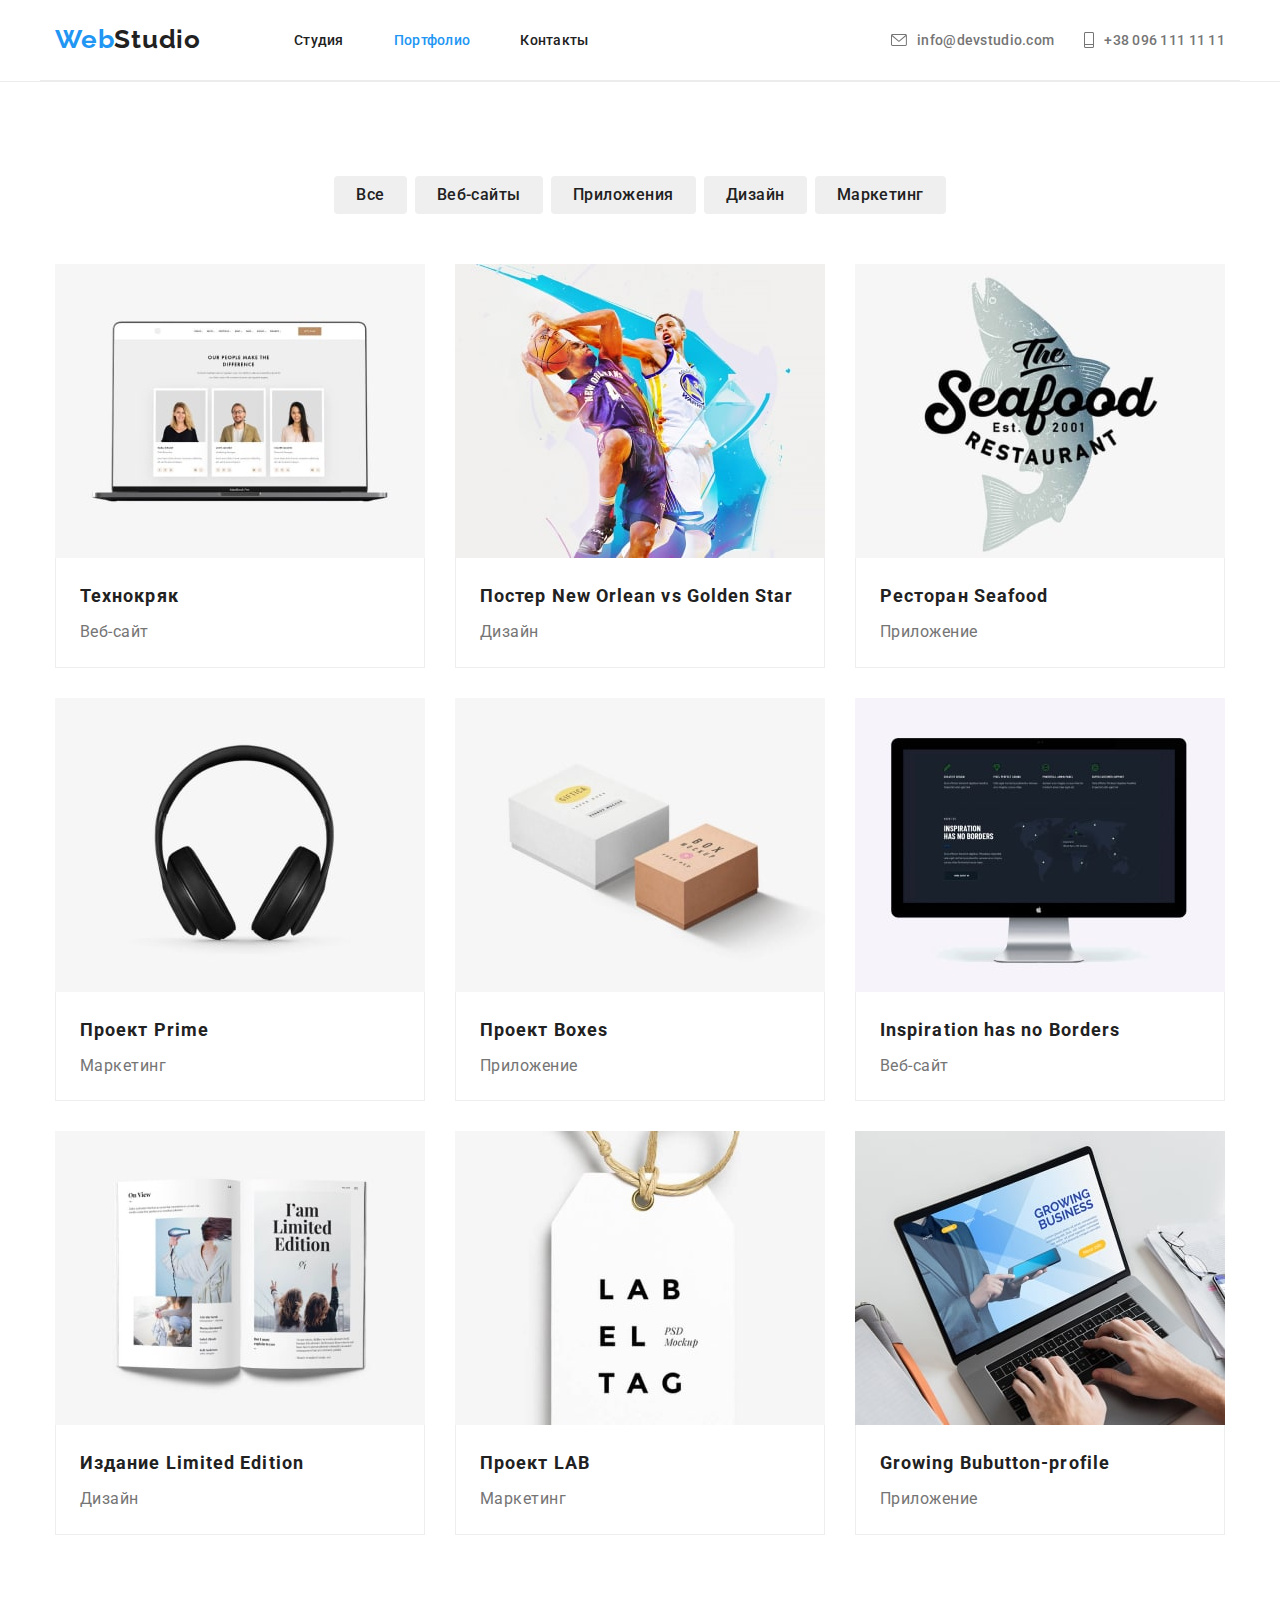
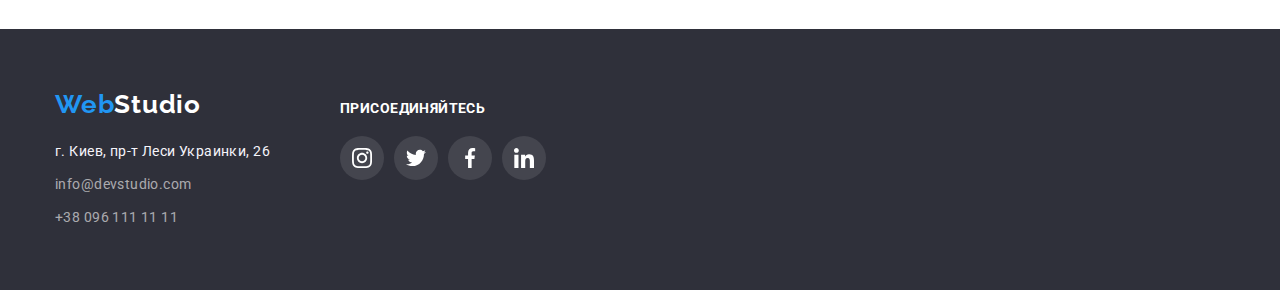
==== portfolio.html @ bf274b52 "clone HW-4" ====
<!DOCTYPE html>
<html lang="ru">
  <head>
    <meta charset="UTF-8" />
    <meta http-equiv="X-UA-Compatible" content="IE=edge" />
    <meta name="viewport" content="width=device-width, initial-scale=1.0" />
    <link rel="preconnect" href="https://fonts.googleapis.com" />
    <link rel="preconnect" href="https://fonts.gstatic.com" crossorigin />
    <link
      href="https://fonts.googleapis.com/css2?family=Raleway:wght@700&family=Roboto:wght@400;500;700;900&display=swap"
      rel="stylesheet"
    />
    <link
      rel="stylesheet"
      href="https://cdnjs.cloudflare.com/ajax/libs/modern-normalize/1.1.0/modern-normalize.min.css"
    />
    <link rel="stylesheet" href="./css/styles.css" />

    <title>WebStudio</title>
  </head>

  <body class="page">
    <!-- Шапка -->

    <header class="hat">
      <div class="container hat">
        <nav class="nav-index">
          <a class="logo" lang="en" href="./index.html">
            <span class="logo-accent">Web</span>Studio</a
          >
          <ul class="contacto">
            <li>
              <a href="./index.html" class="link">Студия</a>
            </li>
            <li>
              <a href="./portfolio.html" class="link current">Портфолио</a>
            </li>
            <li><a href="" class="link">Контакты</a></li>
          </ul>
        </nav>
        <ul class="headder-contact">
          <li class="headder-contact-list">
            <a class="contacts" href="mailto:info@devstudio.com">
              <svg class="contacts-icon" width="16" height="12">
                <use href="./img/icon/icons.svg#icon-mail"></use>
              </svg>
              info@devstudio.com</a
            >
          </li>
          <li class="headder-contact-list">
            <a class="contacts" href="tel:+380961111111">
              <svg class="contacts-icon" width="10" height="16">
                <use href="./img/icon/icons.svg#icon-tel"></use>
              </svg>
              +38 096 111 11 11</a
            >
          </li>
        </ul>
      </div>
    </header>

    <!-- Навигация -->
    <main>
      <section class="section-portfolio">
        <div class="container">
          <ul class="site-nav list-portfolio">
            <li class="list-button">
              <button type="button" class="btn-profile">Все</button>
            </li>
            <li class="list-button">
              <button type="button" class="btn-profile">Веб-сайты</button>
            </li>
            <li class="list-button">
              <button type="button" class="btn-profile">Приложения</button>
            </li>
            <li class="list-button">
              <button type="button" class="btn-profile">Дизайн</button>
            </li>
            <li class="list-button">
              <button type="button" class="btn-profile">Маркетинг</button>
            </li>
          </ul>

          <!-- Содержание -->

          <ul class="site-nav list-images">
            <li class="list-portfolio-img">
              <a href="" class="card-portfolio">
                <img
                  class="imagep"
                  src="./img/portfoliou/portfolio1.jpg"
                  width="370"
                  height="294"
                  alt="Laptop"
                />
                <div class="portfolio-text">
                  <h3 class="potfolioh3">Технокряк</h3>
                  <p class="textportfolio">Веб-сайт</p>
                </div>
              </a>
            </li>

            <li class="list-portfolio-img">
              <a href="" class="card-portfolio">
                <img
                  class="imagep"
                  src="./img/portfoliou/portfolio2.jpg"
                  width="370"
                  height="294"
                  alt="Basketboll"
                />
                <div class="portfolio-text">
                  <h3 class="potfolioh3">Постер New Orlean vs Golden Star</h3>
                  <p class="textportfolio">Дизайн</p>
                </div>
              </a>
            </li>

            <li class="list-portfolio-img">
              <a href="" class="card-portfolio">
                <img
                  class="imagep"
                  src="./img/portfoliou/portfolio3.jpg"
                  width="370"
                  height="294"
                  alt="Seafood"
                />
                <div class="portfolio-text">
                  <h3 class="potfolioh3">Ресторан Seafood</h3>
                  <p class="textportfolio">Приложение</p>
                </div>
              </a>
            </li>

            <li class="list-portfolio-img">
              <a href="" class="card-portfolio">
                <img
                  class="imagep"
                  src="./img/portfoliou/portfolio4.jpg"
                  width="370"
                  height="294"
                  alt="Headphones"
                />
                <div class="portfolio-text">
                  <h3 class="potfolioh3">Проект Prime</h3>
                  <p class="textportfolio">Маркетинг</p>
                </div>
              </a>
            </li>

            <li class="list-portfolio-img">
              <a href="" class="card-portfolio">
                <img
                  class="imagep"
                  src="./img/portfoliou/portfolio5.jpg"
                  width="370"
                  height="294"
                  alt="Boxes"
                />
                <div class="portfolio-text">
                  <h3 class="potfolioh3">Проект Boxes</h3>
                  <p class="textportfolio">Приложение</p>
                </div>
              </a>
            </li>

            <li class="list-portfolio-img">
              <a href="" class="card-portfolio">
                <img
                  class="imagep"
                  src="./img/portfoliou/portfolio6.jpg"
                  width="370"
                  height="294"
                  alt="Mac"
                />
                <div class="portfolio-text">
                  <h3 class="potfolioh3">Inspiration has no Borders</h3>
                  <p class="textportfolio">Веб-сайт</p>
                </div>
              </a>
            </li>

            <li class="list-portfolio-img">
              <a href="" class="card-portfolio">
                <img
                  class="imagep"
                  src="./img/portfoliou/portfolio7.jpg"
                  width="370"
                  height="294"
                  alt="Magazine"
                />
                <div class="portfolio-text">
                  <h3 class="potfolioh3">Издание Limited Edition</h3>
                  <p class="textportfolio">Дизайн</p>
                </div>
              </a>
            </li>

            <li class="list-portfolio-img">
              <a href="" class="card-portfolio">
                <img
                  class="imagep"
                  src="./img/portfoliou/portfolio8.jpg"
                  width="370"
                  height="294"
                  alt="Tag"
                />
                <div class="portfolio-text">
                  <h3 class="potfolioh3">Проект LAB</h3>
                  <p class="textportfolio">Маркетинг</p>
                </div>
              </a>
            </li>

            <li class="list-portfolio-img">
              <a href="" class="card-portfolio">
                <img
                  class="imagep"
                  src="./img/portfoliou/portfolio9.jpg"
                  width="370"
                  height="294"
                  alt="Laptop2"
                />
                <div class="portfolio-text">
                  <h3 class="potfolioh3">Growing Bubutton-profile</h3>
                  <p class="textportfolio">Приложение</p>
                </div>
              </a>
            </li>
          </ul>
        </div>
      </section>
    </main>

    <!-- Подвал -->
    <footer class="footer-color">
      <div class="container footer">
        <div class="footer-left">
          <a class="logo-footer" lang="en" href="./index.html"
            ><span class="logo-accent">Web</span>Studio</a
          >
          <ul class="info-footer">
            <li>
              <a
                href="https://goo.gl/maps/hR7ppiLwR83ToFRW7"
                target="_blank"
                class="contactsfot map"
                rel="noopener nofollow noreferrer"
                >г. Киев, пр-т Леси Украинки, 26</a
              >
            </li>
            <li>
              <a class="contactsfot mail" href="mailto:info@devstudio.com"
                >info@devstudio.com</a
              >
            </li>
            <li>
              <a class="contactsfot tel" href="tel:+380961111111"
                >+38 096 111 11 11</a
              >
            </li>
          </ul>
        </div>

        <div class="footer-right">
          <p class="footer-join">ПРИСОЕДИНЯЙТЕСЬ</p>

          <ul class="master-soc-list-footer list">
            <li class="masters-soc-item-footer">
              <a href="" class="master-soc-link-footer">
                <svg class="masters-soc-icon-footer" width="20" height="20">
                  <use href="./img/icon/icons.svg#icon-instagram"></use>
                </svg>
              </a>
            </li>
            <li class="masters-soc-item-footer">
              <a href="" class="master-soc-link-footer">
                <svg class="masters-soc-icon-footer" width="20" height="20">
                  <use href="./img/icon/icons.svg#icon-twitter"></use>
                </svg>
              </a>
            </li>
            <li class="masters-soc-item-footer">
              <a href="" class="master-soc-link-footer">
                <svg class="masters-soc-icon-footer" width="20" height="20">
                  <use href="./img/icon/icons.svg#icon-facebook"></use>
                </svg>
              </a>
            </li>
            <li class="masters-soc-item-footer">
              <a href="" class="master-soc-link-footer">
                <svg class="masters-soc-icon-footer" width="20" height="20">
                  <use href="./img/icon/icons.svg#icon-linkedin"></use>
                </svg>
              </a>
            </li>
          </ul>
        </div>
      </div>
    </footer>
  </body>
</html>
---- css/styles.css ----
/* ----------ОБЩИЙ---------- */

img {
  display: block;
  width: 100%;
  height: auto;
}

.list {
  list-style: none;
}

.page {
  font-family: "Roboto", sans-serif;
  background-color: #ffffff;
  margin-left: auto;
  margin-right: auto;
  font-size: 14px;
  letter-spacing: 0.3em;
}

html {
  box-sizing: border-box;
}

* {
  margin: 0;
  padding: 0;
  box-sizing: border-box;
}

:root {
  --primary-text-color: #212121;
  --secondary-text-color: #757575;
  --accent-text-color: #2196f3;
  --secondary-backgroud-color: #f5f4fa;
  --primary-background-color: #e5e5e5;
  --head-background-color: #2f303a;
}

p,
h1,
h2,
h3,
h4,
h5,
h6 {
  margin: 0;
}

ul,
ol {
  margin: 0;
  padding-left: 0;
}

button {
  cursor: pointer;
}

.container {
  width: 1200px;
  margin: 0 auto;
  padding-left: 15px;
  padding-right: 15px;
  /* outline: solid red; */
}
/* ----------ШАПКА----------*/

.logo {
  margin-right: 93px;
}

.container.hat {
  display: flex;
  align-items: center;
}

.hat {
  border-bottom: 1px solid #ececec;
}

.container.hat,
.container.hat-portfolio {
  display: flex;
  align-items: center;
}

.nav-potfolio,
.nav-index {
  display: flex;
  align-items: center;
}

.logo {
  color: var(--primary-text-color);
  font-family: "Raleway", sans-serif;
  font-weight: 700;
  font-size: 26px;
  line-height: 1.2;
  letter-spacing: 0.03em;
}

.contacto .link.current {
  color: var(--accent-text-color);
}

.logo-accent {
  color: var(--accent-text-color);
}

.contacto,
.logo {
  display: flex;
  align-items: center;
  margin-bottom: 0px;
  list-style: none;
}

.headder-contact {
  display: flex;
  list-style: none;
  margin-left: auto;
  justify-content: center;
  align-items: center;
}

.text {
  color: var(--secondary-text-color);
  font-weight: 400;
  font-size: 14px;
  line-height: 1.7;
  letter-spacing: 0.03em;
}

.site-nav {
  color: var(--secondary-text-color);
}

.link:hover,
.link:focus {
  color: var(--accent-text-color);
}

.link {
  margin-right: 50px;
  font-weight: 500;
  font-size: 14px;
  line-height: 1.1;
  letter-spacing: 0.02em;
  color: var(--primary-text-color);
}

.section {
  padding-top: 94px;
  padding-bottom: 94px;
}

.contacts-icon {
  fill: #757575;
  margin-right: 10px;
}

.contacts {
  display: flex;
  align-items: center;
  text-decoration: none;
  font-family: "Roboto";
  font-style: normal;
  font-weight: 500;
  font-size: 14px;
  line-height: 16px;
  letter-spacing: 0.02em;
  color: #757575;
}

.contacts:hover .contacts-icon,
.contacts:focus .contacts-icon {
  fill: #2196f3;
}

.contacts:hover,
.contacts:focus {
  color: #2196f3;
}

.headder-contact-list:nth-last-child(2) {
  margin-right: 30px;
}

/* ----------ГЕРОЙ---------- */

.section.section-hero {
  padding-bottom: 200px;
  padding-top: 200px;
  background-color: var(--head-background-color);
  background-image: linear-gradient(
      rgba(47, 48, 58, 0.4),
      rgba(47, 48, 58, 0.4)
    ),
    url(../img/index/hero-bg.jpg);
  background-repeat: no-repeat;
  background-position: center;
  background-size: cover;
  max-width: 1600px;
  margin: 0 auto;
}

.section-title {
  color: var(--primary-text-color);
  font-weight: 700;
  font-size: 14px;
  line-height: 1.1;
  text-align: center;
  letter-spacing: 0.03em;
  text-transform: uppercase;
  margin-bottom: 10px;
  text-align: left;
}

.hero-title {
  color: var(--secondary-backgroud-color);
  font-weight: 900;
  font-size: 44px;
  line-height: 1.36;
  text-align: center;
  letter-spacing: 0.06em;
  text-transform: uppercase;
  width: 696px;
  margin: 0 auto;
  margin-bottom: 30px;
}

.btn-index {
  display: block;
  font-weight: 700;
  font-size: 16px;
  line-height: 1.8;
  color: var(--secondary-backgroud-color);
  background: var(--accent-text-color);
  box-shadow: 0px 4px 4px rgba(0, 0, 0, 0.15);
  border-radius: 4px;
  font-family: "Roboto", sans-serif;
  padding: 10px 32px;
  border: transparent;
  text-align: center;
  margin-left: auto;
  margin-right: auto;
}

.text {
  font-weight: 400;
  font-size: 14px;
  line-height: 1.7;
  letter-spacing: 0.03em;
  text-align: left;
}

.subject {
  font-weight: 700;
  font-size: 36px;
  line-height: 1.2;
  text-align: center;
  letter-spacing: 0.03em;
  margin-bottom: 50px;
}

/* ----------ПРЕИМУЩЕСТВА----------*/

.site-nav.list {
  display: flex;
}

.about-work + .about-work {
  margin-left: 30px;
}

.text {
  max-width: 270px;
  height: 75px;
}

.section {
  padding-top: 94px;
  padding-bottom: 94px;
}

.advantages {
  list-style: none;
  display: flex;
  gap: 30px;
  justify-content: center;
  align-items: center;
  margin-bottom: 30px;
}

.advantages-list {
  display: flex;
  justify-content: center;
  width: 270px;
  height: 120px;
  background: #f5f4fa;
  border-radius: 4px;
  margin-bottom: 30px;
}

.advantages-list-link {
  display: flex;
  justify-content: center;
  align-items: center;
}

.wwd-text {
  position: absolute;
  display: flex;
  justify-content: center;
  align-items: center;
  width: 370px;
  height: 70px;
  font-weight: 700;
  font-size: 14px;
  line-height: 1.1;
  text-align: center;
  letter-spacing: 0.03em;
  text-transform: uppercase;

  color: #ffffff;
  background: rgba(47, 48, 58, 0.8);
}

.list-wwd {
  position: relative;
  display: flex;
  align-items: flex-end;
}

/* ----------ЗАНЯТИЯ----------*/

.site-nav.work {
  display: flex;
  list-style: none;
}

.list-wwd + .list-wwd {
  margin-left: 30px;
}

.it-wwd {
  display: block;
  max-height: 100%;
  height: auto;
}

.section-wwd {
  padding-top: 0px;
}

/* ----------КОМАНДА---------- */

.sectionteam {
  background-color: var(--secondary-backgroud-color);
  padding-top: 94px;
  padding-bottom: 94px;
}

.htwotitle {
  font-weight: 700;
  font-size: 36px;
  line-height: 1.2;
  text-align: center;
  letter-spacing: 0.03em;
  color: var(--primary-text-color);
}

.ourteam {
  font-weight: 500;
  font-size: 16px;
  line-height: 1.2;
  letter-spacing: 0.03em;
  color: var(--primary-text-color);
  margin-bottom: 10px;
}

.textteam {
  font-size: 16px;
  line-height: 1.1;
  letter-spacing: 0.03em;
  color: var(--secondary-text-color);
  margin-bottom: 30px;
  margin-bottom: 16px;
}

.htwotitle.team-img {
  margin-bottom: 50px;
}

.command-list {
  display: flex;
  list-style: none;
}

.list-team + .list-team {
  margin-left: 30px;
}

.list-team {
  box-shadow: 0px 1px 3px rgba(0, 0, 0, 0.12), 0px 1px 1px rgba(0, 0, 0, 0.14),
    0px 2px 1px rgba(0, 0, 0, 0.2);
  border-radius: 0px 0px 4px 4px;
  text-align: center;
  background-color: #ffffff;
}

.imageteam {
  margin-bottom: 30px;
}

.master-soc-list {
  margin-bottom: 30px;
  display: flex;
  justify-content: center;
}

.masters-soc-item {
  width: 44px;
  height: 44px;
  margin-right: 10px;
}

.master-soc-item:last-child {
  margin-right: 0;
}

.master-soc-link {
  width: 100%;
  height: 100%;
  background-color: #ffffff;
  border-radius: 50%;
  display: flex;
  align-items: center;
  justify-content: center;
}

.master-soc-link:hover,
.master-soc-link:focus {
  background-color: #2196f3;
}

.master-soc-link:hover .masters-soc-icon,
.master-soc-link:focus .masters-soc-icon {
  fill: #ffffff;
}

.masters-soc-icon {
  fill: #afb1b8;
}

/* Постоянные клиенты */

.permanent-clients {
  padding-top: 94px;
  padding-bottom: 94px;
}

.permanent-clients-h2 {
  margin-bottom: 42px;
}

.permanent-clients-list {
  display: flex;
  align-items: center;
  justify-content: center;
  gap: 30px;
}

.permanent-client-item {
  width: 170px;
  height: 92px;
  list-style: none;
  border: 1px solid #afb1b8;
  border-radius: 4px;
}

.permanent-client-link {
  width: 170px;
  height: 92px;
  display: flex;
  justify-content: center;
  align-items: center;
}

.permanent-client-item:hover,
.permanent-client-item:focus {
  border: 1px solid #2196f3;
}

.permanent-client-link {
  fill: #afb1b8;
}

.permanent-client-link:hover,
.permanent-client-link:focus {
  fill: #2196f3;
}

/* ----------ПОДВАЛ----------- */

.logo,
.link {
  text-decoration: none;
}

.logo {
  padding-top: 24px;
  padding-bottom: 25px;
}

.link {
  padding-top: 32px;
  padding-bottom: 32px;
}

.contactsfot.map {
  font-size: 14px;
  line-height: 1.7;
  letter-spacing: 0.03em;
  color: var(--secondary-backgroud-color);
  font-style: normal;
}

.address.footer {
  margin-top: 20px;
}

.contactsfot {
  font-size: 14px;
  line-height: 1.7;
  letter-spacing: 0.03em;
  color: rgba(255, 255, 255, 0.6);
  text-decoration: none;
}

.contactsfot.mail {
  display: block;
  margin-top: 9px;
}

.contactsfot.tel {
  display: block;
  margin-top: 9px;
}

.contactsfot:hover,
.contactsfot:focus {
  color: var(--accent-text-color);
}

.color-footer {
  background-color: var(--head-background-color);
}

.logo-footer {
  color: var(--primary-text-color);
  font-family: "Raleway", sans-serif;
  font-weight: 700;
  font-size: 26px;
  line-height: 1.2;
  letter-spacing: 0.03em;
  text-decoration: none;
  color: #ffffff;
}

.footer-color {
  background-color: var(--head-background-color);
  padding-top: 60px;
  padding-bottom: 60px;
}

.info-footer {
  list-style: none;
  margin-top: 20px;
}

.address.footer {
  text-decoration: none;
}

.masters-soc-item {
  width: 44px;
  height: 44px;
  margin-right: 10px;
}

.master-soc-item:last-child {
  margin-right: 0;
}

.master-soc-link-footer {
  width: 100%;
  height: 100%;
  background-color: rgba(255, 255, 255, 0.1);
  border-radius: 50%;
  display: flex;
  align-items: center;
  justify-content: center;
}

.master-soc-link-footer:hover,
.master-soc-link-footer:focus {
  background-color: #2196f3;
}

.master-soc-link-footer:hover .masters-soc-icon,
.master-soc-link-footer:focus .masters-soc-icon {
  fill: #ffffff;
}

.masters-soc-icon-footer {
  fill: #ffffff;
}

.footer-join {
  font-family: "Roboto";
  font-style: normal;
  font-weight: 700;
  font-size: 14px;
  line-height: 16px;
  letter-spacing: 0.03em;
  text-transform: uppercase;
  color: #ffffff;
}

.masters-soc-item-footer {
  width: 44px;
  height: 44px;
  margin-right: 10px;
}

.footer-left {
  margin-right: 70px;
}

.footer-join {
  display: flex;
  margin-bottom: 20px;
}

.master-soc-list-footer.list {
  display: flex;
  justify-content: center;
  align-content: center;
}

.container.footer {
  display: flex;
  align-items: baseline;
}

/* ----------ШАПКА-ПОРТФОЛИО---------- */

.btn-profile {
  display: inline-block;
  font-weight: 500;
  font-size: 16px;
  line-height: 1.6;
  letter-spacing: 0.03em;
  font-family: "Roboto", sans-serif;
  color: var(--primary-text-color);
  background-color: var(--secondary -backgroud-color);
  border-radius: 4px;
  padding: 6px 22px;
  text-align: center;
  border: transparent;
  border-radius: 4px;
}

.site-nav.list-portfolio {
  list-style: none;
  display: flex;
  justify-content: center;
}

.header-portfolio {
  display: block;
  border-bottom: 1px #ececec;
}

.btn-profile:hover,
.btn-profile:focus {
  color: var(--secondary-backgroud-color);
  background-color: var(--accent-text-color);
}

/* ----------НАВИГАЦИЯ-ПОРТФОЛИО---------- */

.section-portfolio {
  list-style: none;
  padding-top: 94px;
  padding-bottom: 94px;
}

.site-nav.list-images {
  list-style: none;
}

.site-nav.list-portfolio {
  list-style: none;
  margin-bottom: 50px;
}

.list-button + .list-button {
  margin-left: 8px;
}

/* ----------СОДЕРЖАНИЕ ПОРТФОЛИО---------- */

.potfolioh3 {
  font-weight: 700;
  font-size: 18px;
  line-height: 2;
  letter-spacing: 0.06em;
  color: var(--primary-text-color);
  margin-bottom: 4px;
}

.textportfolio {
  font-weight: 400;
  font-size: 16px;
  line-height: 1.8;
  letter-spacing: 0.03em;
  color: var(--secondary-text-color);
}

.portfolio-text {
  padding-top: 20px;
  padding-bottom: 20px;
  padding-left: 24px;
  padding-right: 24px;
  border-left: 1px solid #eeeeee;
  border-right: 1px solid #eeeeee;
  border-bottom: 1px solid #eeeeee;
}

.site-nav.list-images.flex-start-aligned {
  max-width: 370px;
  height: 404px;
}

.site-nav.list-images {
  display: flex;
  flex-wrap: wrap;
  gap: 30px;
}

.card-portfolio {
  text-decoration: none;
  display: block;
}

.card-portfolio:hover,
.card-portfolio:focus {
  background: #ffffff;
  box-shadow: 0px 1px 1px rgba(0, 0, 0, 0.12), 0px 4px 4px rgba(0, 0, 0, 0.06),
    1px 4px 6px rgba(0, 0, 0, 0.16);
}
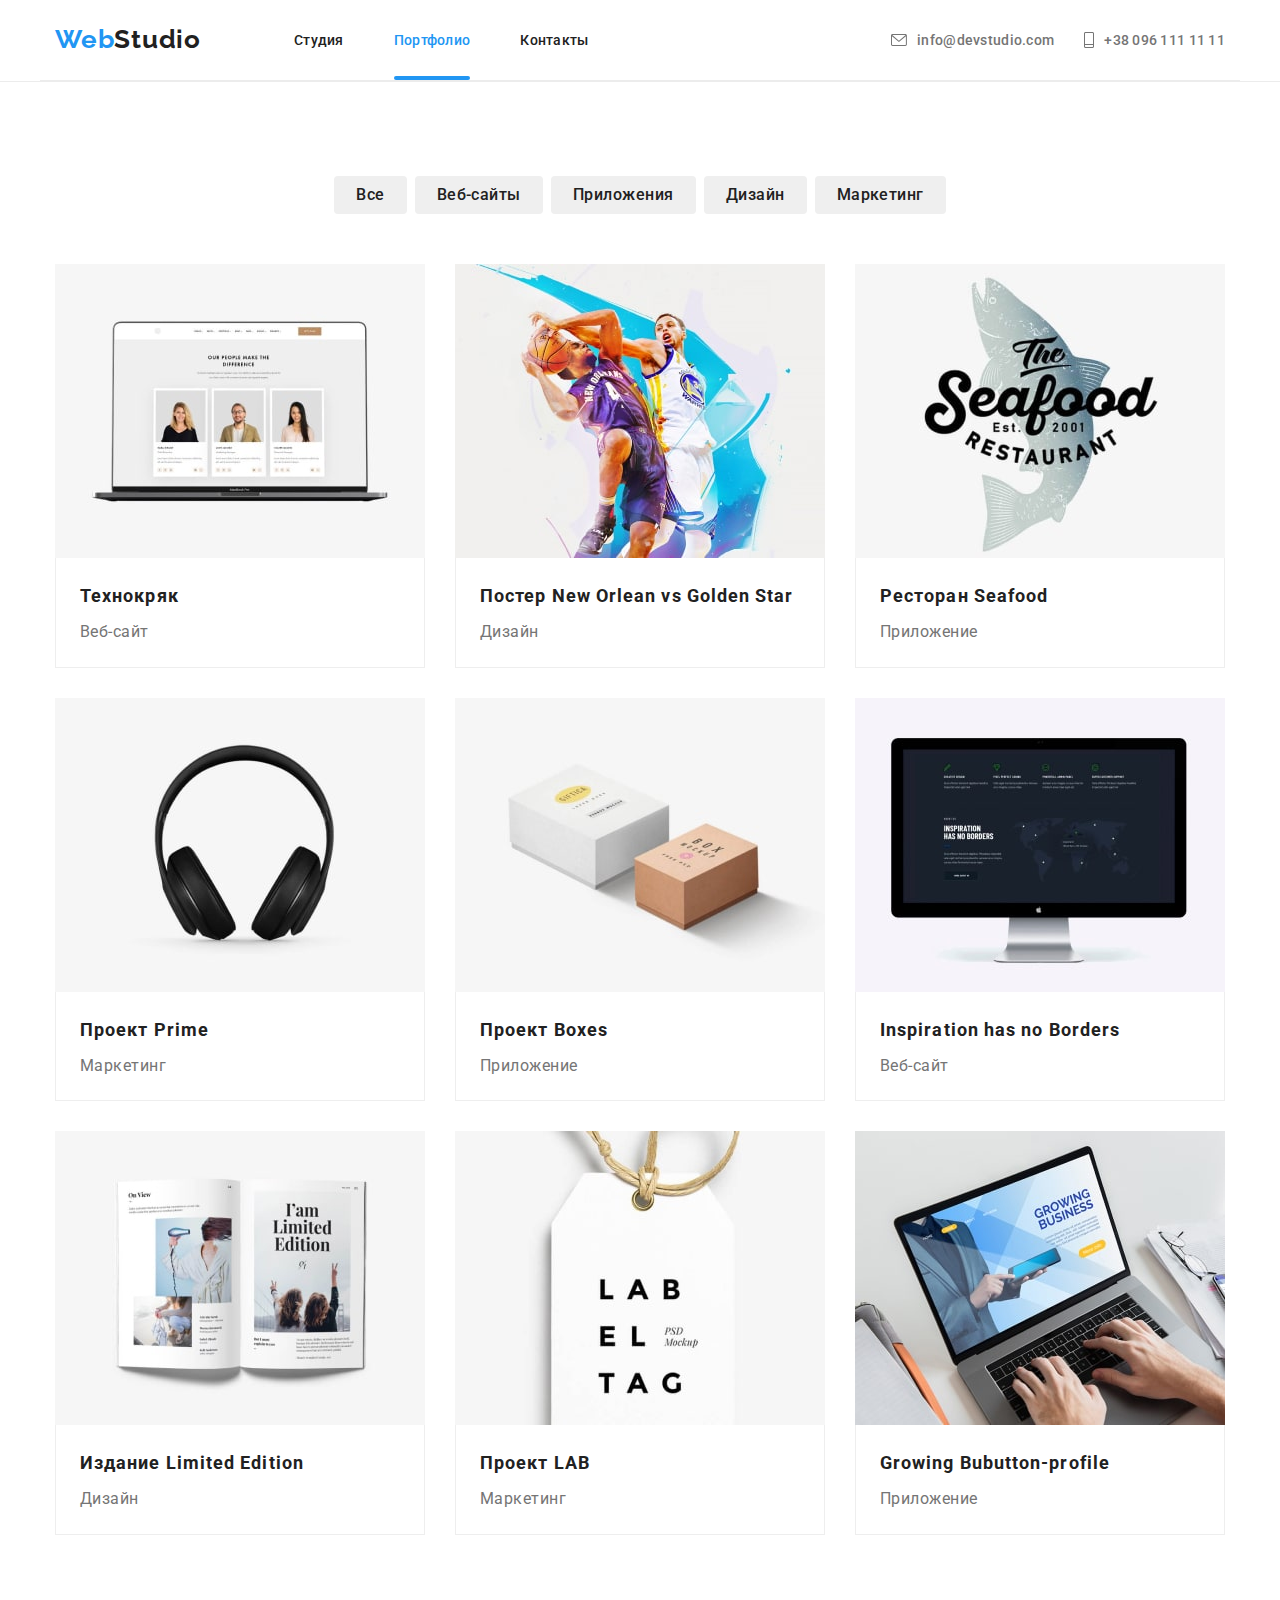
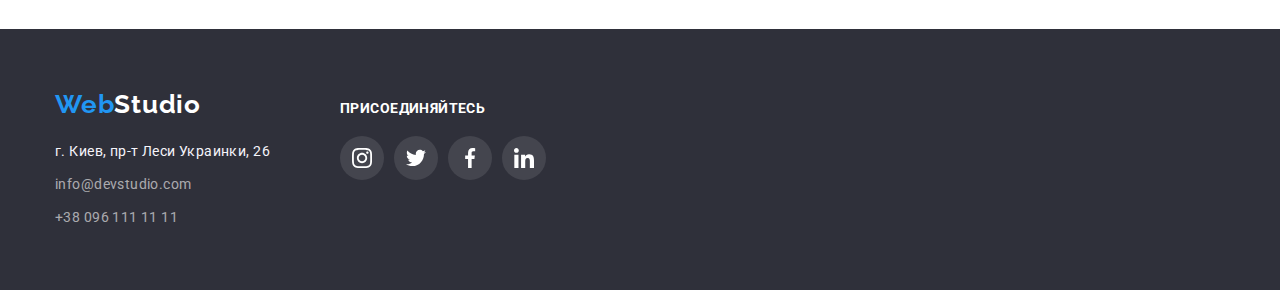
==== commit fd69558a: "HW5-1" ====
--- a/portfolio.html
+++ b/portfolio.html
@@ -86,13 +86,20 @@
           <ul class="site-nav list-images">
             <li class="list-portfolio-img">
               <a href="" class="card-portfolio">
-                <img
-                  class="imagep"
-                  src="./img/portfoliou/portfolio1.jpg"
-                  width="370"
-                  height="294"
-                  alt="Laptop"
-                />
+                <div class="portfolio-top-wrap">
+                  <img
+                    class="imagep"
+                    src="./img/portfoliou/portfolio1.jpg"
+                    width="370"
+                    height="294"
+                    alt="Laptop"
+                  />
+                  <p class="portfolio-top-text">
+                    Ресурс предлагает комплексные предложения с разным уровнем
+                    функционала и сервисов. Все это позволит посетителю получить
+                    исчерпывающие сведения о компании или частном лице.
+                  </p>
+                </div>
                 <div class="portfolio-text">
                   <h3 class="potfolioh3">Технокряк</h3>
                   <p class="textportfolio">Веб-сайт</p>
@@ -102,13 +109,20 @@
 
             <li class="list-portfolio-img">
               <a href="" class="card-portfolio">
-                <img
-                  class="imagep"
-                  src="./img/portfoliou/portfolio2.jpg"
-                  width="370"
-                  height="294"
-                  alt="Basketboll"
-                />
+                <div class="portfolio-top-wrap">
+                  <img
+                    class="imagep"
+                    src="./img/portfoliou/portfolio2.jpg"
+                    width="370"
+                    height="294"
+                    alt="Basketboll"
+                  />
+                  <p class="portfolio-top-text">
+                    Ресурс предлагает комплексные предложения с разным уровнем
+                    функционала и сервисов. Все это позволит посетителю получить
+                    исчерпывающие сведения о компании или частном лице.
+                  </p>
+                </div>
                 <div class="portfolio-text">
                   <h3 class="potfolioh3">Постер New Orlean vs Golden Star</h3>
                   <p class="textportfolio">Дизайн</p>
@@ -118,13 +132,20 @@
 
             <li class="list-portfolio-img">
               <a href="" class="card-portfolio">
-                <img
-                  class="imagep"
-                  src="./img/portfoliou/portfolio3.jpg"
-                  width="370"
-                  height="294"
-                  alt="Seafood"
-                />
+                <div class="portfolio-top-wrap">
+                  <img
+                    class="imagep"
+                    src="./img/portfoliou/portfolio3.jpg"
+                    width="370"
+                    height="294"
+                    alt="Seafood"
+                  />
+                  <p class="portfolio-top-text">
+                    Ресурс предлагает комплексные предложения с разным уровнем
+                    функционала и сервисов. Все это позволит посетителю получить
+                    исчерпывающие сведения о компании или частном лице.
+                  </p>
+                </div>
                 <div class="portfolio-text">
                   <h3 class="potfolioh3">Ресторан Seafood</h3>
                   <p class="textportfolio">Приложение</p>
@@ -134,13 +155,20 @@
 
             <li class="list-portfolio-img">
               <a href="" class="card-portfolio">
-                <img
-                  class="imagep"
-                  src="./img/portfoliou/portfolio4.jpg"
-                  width="370"
-                  height="294"
-                  alt="Headphones"
-                />
+                <div class="portfolio-top-wrap">
+                  <img
+                    class="imagep"
+                    src="./img/portfoliou/portfolio4.jpg"
+                    width="370"
+                    height="294"
+                    alt="Headphones"
+                  />
+                  <p class="portfolio-top-text">
+                    Ресурс предлагает комплексные предложения с разным уровнем
+                    функционала и сервисов. Все это позволит посетителю получить
+                    исчерпывающие сведения о компании или частном лице.
+                  </p>
+                </div>
                 <div class="portfolio-text">
                   <h3 class="potfolioh3">Проект Prime</h3>
                   <p class="textportfolio">Маркетинг</p>
@@ -150,13 +178,20 @@
 
             <li class="list-portfolio-img">
               <a href="" class="card-portfolio">
-                <img
-                  class="imagep"
-                  src="./img/portfoliou/portfolio5.jpg"
-                  width="370"
-                  height="294"
-                  alt="Boxes"
-                />
+                <div class="portfolio-top-wrap">
+                  <img
+                    class="imagep"
+                    src="./img/portfoliou/portfolio5.jpg"
+                    width="370"
+                    height="294"
+                    alt="Boxes"
+                  />
+                  <p class="portfolio-top-text">
+                    Ресурс предлагает комплексные предложения с разным уровнем
+                    функционала и сервисов. Все это позволит посетителю получить
+                    исчерпывающие сведения о компании или частном лице.
+                  </p>
+                </div>
                 <div class="portfolio-text">
                   <h3 class="potfolioh3">Проект Boxes</h3>
                   <p class="textportfolio">Приложение</p>
@@ -166,13 +201,20 @@
 
             <li class="list-portfolio-img">
               <a href="" class="card-portfolio">
-                <img
-                  class="imagep"
-                  src="./img/portfoliou/portfolio6.jpg"
-                  width="370"
-                  height="294"
-                  alt="Mac"
-                />
+                <div class="portfolio-top-wrap">
+                  <img
+                    class="imagep"
+                    src="./img/portfoliou/portfolio6.jpg"
+                    width="370"
+                    height="294"
+                    alt="Mac"
+                  />
+                  <p class="portfolio-top-text">
+                    Ресурс предлагает комплексные предложения с разным уровнем
+                    функционала и сервисов. Все это позволит посетителю получить
+                    исчерпывающие сведения о компании или частном лице.
+                  </p>
+                </div>
                 <div class="portfolio-text">
                   <h3 class="potfolioh3">Inspiration has no Borders</h3>
                   <p class="textportfolio">Веб-сайт</p>
@@ -182,13 +224,20 @@
 
             <li class="list-portfolio-img">
               <a href="" class="card-portfolio">
-                <img
-                  class="imagep"
-                  src="./img/portfoliou/portfolio7.jpg"
-                  width="370"
-                  height="294"
-                  alt="Magazine"
-                />
+                <div class="portfolio-top-wrap">
+                  <img
+                    class="imagep"
+                    src="./img/portfoliou/portfolio7.jpg"
+                    width="370"
+                    height="294"
+                    alt="Magazine"
+                  />
+                  <p class="portfolio-top-text">
+                    Ресурс предлагает комплексные предложения с разным уровнем
+                    функционала и сервисов. Все это позволит посетителю получить
+                    исчерпывающие сведения о компании или частном лице.
+                  </p>
+                </div>
                 <div class="portfolio-text">
                   <h3 class="potfolioh3">Издание Limited Edition</h3>
                   <p class="textportfolio">Дизайн</p>
@@ -198,13 +247,20 @@
 
             <li class="list-portfolio-img">
               <a href="" class="card-portfolio">
-                <img
-                  class="imagep"
-                  src="./img/portfoliou/portfolio8.jpg"
-                  width="370"
-                  height="294"
-                  alt="Tag"
-                />
+                <div class="portfolio-top-wrap">
+                  <img
+                    class="imagep"
+                    src="./img/portfoliou/portfolio8.jpg"
+                    width="370"
+                    height="294"
+                    alt="Tag"
+                  />
+                  <p class="portfolio-top-text">
+                    Ресурс предлагает комплексные предложения с разным уровнем
+                    функционала и сервисов. Все это позволит посетителю получить
+                    исчерпывающие сведения о компании или частном лице.
+                  </p>
+                </div>
                 <div class="portfolio-text">
                   <h3 class="potfolioh3">Проект LAB</h3>
                   <p class="textportfolio">Маркетинг</p>
@@ -214,13 +270,20 @@
 
             <li class="list-portfolio-img">
               <a href="" class="card-portfolio">
-                <img
-                  class="imagep"
-                  src="./img/portfoliou/portfolio9.jpg"
-                  width="370"
-                  height="294"
-                  alt="Laptop2"
-                />
+                <div class="portfolio-top-wrap">
+                  <img
+                    class="imagep"
+                    src="./img/portfoliou/portfolio9.jpg"
+                    width="370"
+                    height="294"
+                    alt="Laptop2"
+                  />
+                  <p class="portfolio-top-text">
+                    Ресурс предлагает комплексные предложения с разным уровнем
+                    функционала и сервисов. Все это позволит посетителю получить
+                    исчерпывающие сведения о компании или частном лице.
+                  </p>
+                </div>
                 <div class="portfolio-text">
                   <h3 class="potfolioh3">Growing Bubutton-profile</h3>
                   <p class="textportfolio">Приложение</p>
--- a/css/styles.css
+++ b/css/styles.css
@@ -65,6 +65,7 @@
   padding-right: 15px;
   /* outline: solid red; */
 }
+
 /* ----------ШАПКА----------*/
 
 .logo {
@@ -101,8 +102,23 @@
   letter-spacing: 0.03em;
 }
 
+.link {
+  position: relative;
+}
+
 .contacto .link.current {
   color: var(--accent-text-color);
+}
+
+.link.current:after {
+  content: "";
+  position: absolute;
+  width: 100%;
+  height: 4px;
+  border-radius: 2px;
+  background-color: #2196f3;
+  left: 0;
+  bottom: 0;
 }
 
 .logo-accent {
@@ -149,6 +165,7 @@
   line-height: 1.1;
   letter-spacing: 0.02em;
   color: var(--primary-text-color);
+  transition: transform 250ms cubic-bezier(0.4, 0, 0.2, 1);
 }
 
 .section {
@@ -763,3 +780,78 @@
   box-shadow: 0px 1px 1px rgba(0, 0, 0, 0.12), 0px 4px 4px rgba(0, 0, 0, 0.06),
     1px 4px 6px rgba(0, 0, 0, 0.16);
 }
+
+.portfolio-top-wrap {
+  position: relative;
+  overflow: hidden;
+}
+
+.list-portfolio-img:hover .portfolio-top-text,
+.list-portfolio-img:focus .portfolio-top-text {
+  transform: translateY(0%);
+}
+
+.portfolio-top-text {
+  position: absolute;
+  top: 0;
+  font-weight: 400;
+  font-size: 18px;
+  line-height: 1.5;
+  letter-spacing: 0.03em;
+  color: #ffffff;
+  background-color: rgba(33, 150, 243, 0.9);
+  padding: 63px 24px;
+  height: 100%;
+  transform: translateY(100%);
+  transition: transform 250ms cubic-bezier(0.4, 0, 0.2, 1);
+}
+
+/* Модальное окно на индекс */
+
+.backdrop {
+  width: 100%;
+  height: 100%;
+  background-color: rgba(0, 0, 0, 0.2);
+  position: fixed;
+  top: 0;
+  transition: opacity 250ms, visibility 250ms;
+}
+
+.backdrop.is-hidden .modal {
+  transform: translate(-50%, -50%) scale(0);
+}
+
+.modal {
+  width: 528px;
+  min-height: 581px;
+  background-color: #ffffff;
+  box-shadow: 0px 1px 3px rgba(0, 0, 0, 0.12), 0px 1px 1px rgba(0, 0, 0, 0.14),
+    0px 2px 1px rgba(0, 0, 0, 0.2);
+  position: absolute;
+  top: 50%;
+  left: 50%;
+  transform: translate(-50%, -50%) scale(1);
+
+  border-radius: 4px;
+  transition: transform 250ms;
+}
+
+.modal-icon {
+  width: 30px;
+  height: 30px;
+  background: #ffffff;
+  border: 1px solid rgba(0, 0, 0, 0.1);
+  fill: black;
+}
+
+.modal-close-btn {
+  position: absolute;
+  top: 8px;
+  right: 8px;
+}
+
+.is-hidden {
+  visibility: hidden;
+  opacity: 0;
+  pointer-events: none;
+}
